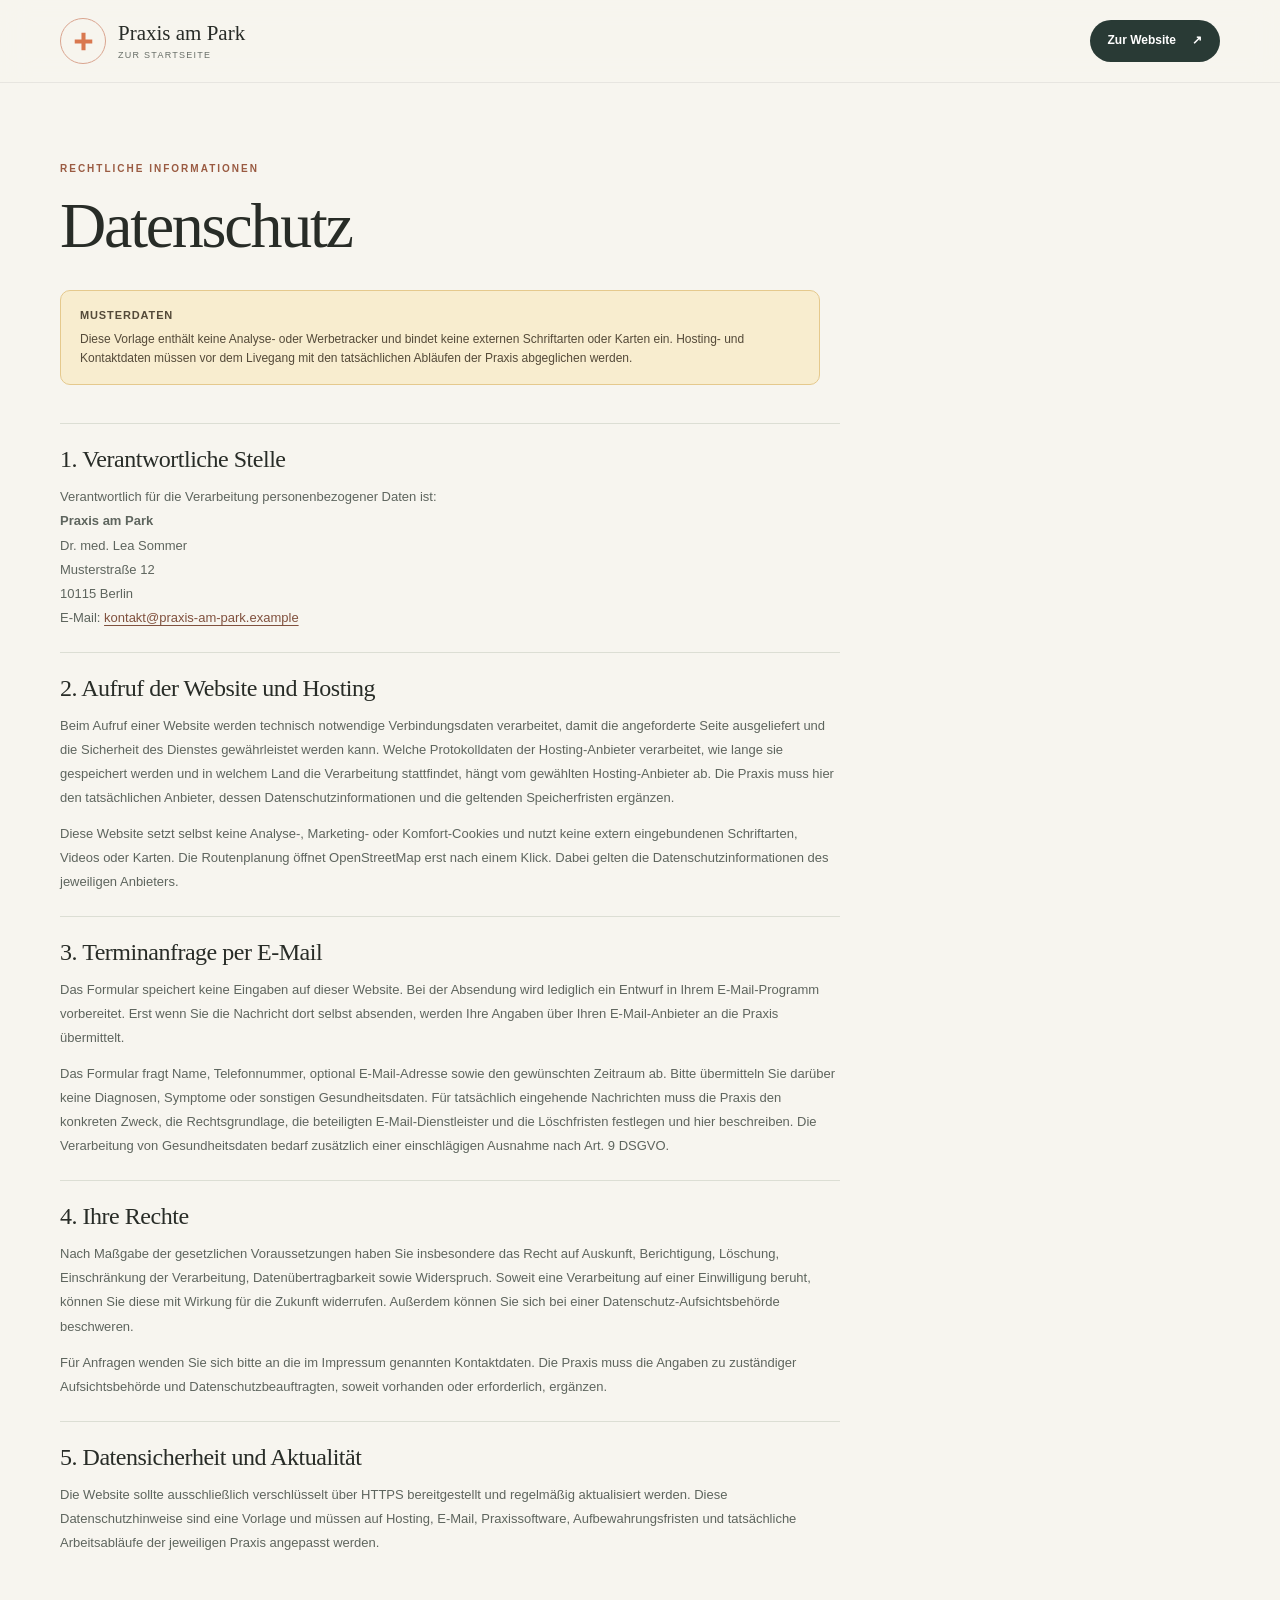
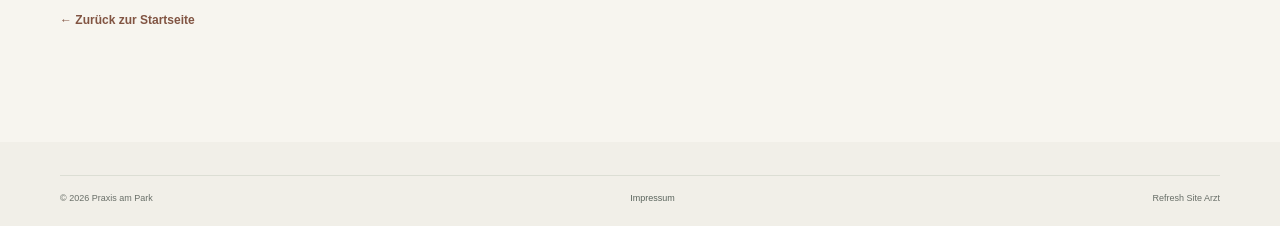
==== datenschutz.html @ 414cd4c7 "Create German medical practice website template" ====
<!doctype html>
<html lang="de">
<head>
  <meta charset="utf-8"><meta name="viewport" content="width=device-width, initial-scale=1"><meta name="theme-color" content="#f7f5ef">
  <meta name="description" content="Datenschutzhinweise der Praxis am Park. Musterdaten für die Website-Vorlage Refresh Site Arzt.">
  <title>Datenschutz — Praxis am Park</title><link rel="icon" href="assets/medical-mark.svg" type="image/svg+xml"><link rel="stylesheet" href="styles.css"><script src="config.js" defer></script><script src="app.js" defer></script>
</head>
<body><a class="skip-link" href="#main">Zum Inhalt springen</a>
  <header class="site-header"><div class="header-inner wrap"><a class="brand" href="index.html"><span class="brand-mark" aria-hidden="true"><svg viewBox="0 0 40 40"><path d="M17 7h6v10h10v6H23v10h-6V23H7v-6h10z"/></svg></span><span class="brand-copy"><strong data-config="practiceName">Praxis am Park</strong><small>Zur Startseite</small></span></a><a class="button button-dark button-small" href="index.html">Zur Website <span aria-hidden="true">↗</span></a></div></header>
  <main id="main" class="legal-main wrap">
    <p class="eyebrow">Rechtliche Informationen</p><h1>Datenschutz</h1>
    <div class="legal-sample"><strong>Musterdaten</strong><span>Diese Vorlage enthält keine Analyse- oder Werbetracker und bindet keine externen Schriftarten oder Karten ein. Hosting- und Kontaktdaten müssen vor dem Livegang mit den tatsächlichen Abläufen der Praxis abgeglichen werden.</span></div>
    <section class="legal-block"><h2>1. Verantwortliche Stelle</h2><p>Verantwortlich für die Verarbeitung personenbezogener Daten ist:<br><strong data-config="practiceName">Praxis am Park</strong><br><span data-config="doctorName">Dr. med. Lea Sommer</span><br><span data-config="address">Musterstraße 12</span><br><span data-config="postalCode">10115</span> <span data-config="city">Berlin</span><br>E-Mail: <a data-email href="mailto:kontakt@praxis-am-park.example">kontakt@praxis-am-park.example</a></p></section>
    <section class="legal-block"><h2>2. Aufruf der Website und Hosting</h2><p>Beim Aufruf einer Website werden technisch notwendige Verbindungsdaten verarbeitet, damit die angeforderte Seite ausgeliefert und die Sicherheit des Dienstes gewährleistet werden kann. Welche Protokolldaten der Hosting-Anbieter verarbeitet, wie lange sie gespeichert werden und in welchem Land die Verarbeitung stattfindet, hängt vom gewählten Hosting-Anbieter ab. Die Praxis muss hier den tatsächlichen Anbieter, dessen Datenschutzinformationen und die geltenden Speicherfristen ergänzen.</p><p>Diese Website setzt selbst keine Analyse-, Marketing- oder Komfort-Cookies und nutzt keine extern eingebundenen Schriftarten, Videos oder Karten. Die Routenplanung öffnet OpenStreetMap erst nach einem Klick. Dabei gelten die Datenschutzinformationen des jeweiligen Anbieters.</p></section>
    <section class="legal-block"><h2>3. Terminanfrage per E-Mail</h2><p>Das Formular speichert keine Eingaben auf dieser Website. Bei der Absendung wird lediglich ein Entwurf in Ihrem E-Mail-Programm vorbereitet. Erst wenn Sie die Nachricht dort selbst absenden, werden Ihre Angaben über Ihren E-Mail-Anbieter an die Praxis übermittelt.</p><p>Das Formular fragt Name, Telefonnummer, optional E-Mail-Adresse sowie den gewünschten Zeitraum ab. Bitte übermitteln Sie darüber keine Diagnosen, Symptome oder sonstigen Gesundheitsdaten. Für tatsächlich eingehende Nachrichten muss die Praxis den konkreten Zweck, die Rechtsgrundlage, die beteiligten E-Mail-Dienstleister und die Löschfristen festlegen und hier beschreiben. Die Verarbeitung von Gesundheitsdaten bedarf zusätzlich einer einschlägigen Ausnahme nach Art. 9 DSGVO.</p></section>
    <section class="legal-block"><h2>4. Ihre Rechte</h2><p>Nach Maßgabe der gesetzlichen Voraussetzungen haben Sie insbesondere das Recht auf Auskunft, Berichtigung, Löschung, Einschränkung der Verarbeitung, Datenübertragbarkeit sowie Widerspruch. Soweit eine Verarbeitung auf einer Einwilligung beruht, können Sie diese mit Wirkung für die Zukunft widerrufen. Außerdem können Sie sich bei einer Datenschutz-Aufsichtsbehörde beschweren.</p><p>Für Anfragen wenden Sie sich bitte an die im Impressum genannten Kontaktdaten. Die Praxis muss die Angaben zu zuständiger Aufsichtsbehörde und Datenschutzbeauftragten, soweit vorhanden oder erforderlich, ergänzen.</p></section>
    <section class="legal-block"><h2>5. Datensicherheit und Aktualität</h2><p>Die Website sollte ausschließlich verschlüsselt über HTTPS bereitgestellt und regelmäßig aktualisiert werden. Diese Datenschutzhinweise sind eine Vorlage und müssen auf Hosting, E-Mail, Praxissoftware, Aufbewahrungsfristen und tatsächliche Arbeitsabläufe der jeweiligen Praxis angepasst werden.</p></section>
    <p class="legal-back"><a class="text-link" href="index.html">← Zurück zur Startseite</a></p>
  </main>
  <footer class="site-footer"><div class="wrap footer-bottom"><span>© <span id="year"></span> <span data-config="practiceName">Praxis am Park</span></span><a href="impressum.html">Impressum</a><span>Refresh Site Arzt</span></div></footer>
</body></html>
---- styles.css ----
:root {
  color-scheme: light;
  --paper: #f7f5ef;
  --warm: #efede5;
  --ink: #282c27;
  --muted: #696f68;
  --line: #dcded4;
  --accent: #d9784f;
  --accent-dark: #b55d3a;
  --sage: #dce5dc;
  --dark: #293a35;
  --serif: Georgia, "Times New Roman", serif;
  --sans: Arial, Helvetica, sans-serif;
}
* { box-sizing: border-box; }
html { scroll-behavior: smooth; scroll-padding-top: 88px; }
body { margin: 0; color: var(--ink); background: var(--paper); font-family: var(--sans); font-size: 16px; line-height: 1.6; }
a { color: inherit; }
a:focus-visible, button:focus-visible, input:focus-visible { outline: 3px solid #4f8270; outline-offset: 3px; }
button, input { font: inherit; }
.wrap { width: min(1160px, calc(100% - 48px)); margin-inline: auto; }
.section-pad { padding: 108px 0; }
.section-warm { background: var(--warm); }
.skip-link { position: absolute; z-index: 100; top: 8px; left: 8px; padding: 10px 14px; background: white; transform: translateY(-160%); }
.skip-link:focus { transform: none; }
.sample-ribbon { display: flex; align-items: center; justify-content: center; gap: 9px; min-height: 32px; padding: 5px 14px; color: #45352d; background: #f2d7a4; font-size: 11px; font-weight: 700; letter-spacing: .025em; text-align: center; }
.sample-dot { width: 7px; height: 7px; border-radius: 50%; background: #b55d3a; }
.site-header { position: sticky; z-index: 20; top: 0; border-bottom: 1px solid rgba(38,45,40,.08); background: rgba(247,245,239,.94); backdrop-filter: blur(14px); }
.header-inner { display: flex; min-height: 82px; align-items: center; justify-content: space-between; gap: 28px; }
.brand { display: inline-flex; align-items: center; gap: 12px; color: inherit; text-decoration: none; }
.brand-mark { display: grid; width: 46px; height: 46px; place-items: center; border: 1px solid #d9a48e; border-radius: 50%; }
.brand-mark svg { width: 27px; height: 27px; fill: var(--accent); }
.brand-copy { display: grid; line-height: 1.25; }
.brand-copy strong { font: 21px var(--serif); }
.brand-copy small { margin-top: 4px; color: var(--muted); font-size: 9px; letter-spacing: .14em; text-transform: uppercase; }
.primary-nav { display: flex; align-items: center; gap: 30px; }
.primary-nav > a:not(.button) { font-size: 13px; text-decoration: none; }
.primary-nav > a:not(.button):hover, .text-link:hover { color: var(--accent-dark); }
.nav-toggle { display: none; width: 44px; height: 44px; padding: 11px; border: 1px solid var(--line); border-radius: 50%; background: transparent; }
.nav-toggle span { display: block; height: 1.5px; margin: 5px 0; background: var(--ink); }
.button { display: inline-flex; min-height: 52px; align-items: center; justify-content: center; gap: 16px; padding: 0 23px; border: 1px solid transparent; border-radius: 999px; color: white; font-size: 13px; font-weight: 700; text-decoration: none; transition: transform .2s ease, background .2s ease; }
.button:hover { transform: translateY(-2px); }
.button-small { min-height: 42px; padding-inline: 17px; font-size: 12px; }
.button-dark { background: var(--dark); }
.button-dark:hover { background: #1f2f2b; }
.button-accent { background: var(--accent); }
.button-accent:hover { background: var(--accent-dark); }
.button-outline { border-color: rgba(40,44,39,.28); color: var(--ink); background: transparent; }
.button-outline:hover { background: rgba(255,255,255,.55); }
.button-light { color: var(--dark); background: #f8f6ef; }
.hero { min-height: 600px; padding-top: 68px; padding-bottom: 82px; overflow: hidden; }
.hero-grid { display: grid; grid-template-columns: 1.04fr .96fr; align-items: center; gap: 52px; }
.hero-copy { position: relative; z-index: 2; }
.eyebrow { display: flex; align-items: center; gap: 11px; margin: 0; color: #9a5b42; font-size: 10px; font-weight: 700; letter-spacing: .2em; text-transform: uppercase; }
.eyebrow-line { display: inline-block; width: 30px; height: 1px; background: var(--accent); }
h1, h2 { margin-bottom: 0; font: 400 clamp(42px, 5.5vw, 70px)/1.07 var(--serif); letter-spacing: -.035em; }
h1 { margin-top: 27px; }
h1 em, h2 em { color: var(--accent-dark); font-weight: 400; }
.hero-intro { max-width: 500px; margin: 24px 0 28px; color: #5f675f; font-size: 17px; line-height: 1.75; }
.hero-actions { display: flex; flex-wrap: wrap; gap: 12px; }
.hero-note { display: flex; max-width: 460px; align-items: center; gap: 12px; margin-top: 34px; color: var(--muted); font-size: 12px; }
.note-icon { color: var(--accent-dark); font-size: 17px; }
.hero-art { position: relative; min-height: 440px; overflow: hidden; border-radius: 180px 180px 18px 18px; background: linear-gradient(145deg,#e4e9dd 0%,#cad7cc 100%); }
.art-sun { position: absolute; top: 47px; right: 55px; width: 102px; height: 102px; border-radius: 50%; background: #e8bd89; }
.art-arch { position: absolute; top: 34px; left: 27%; width: 48%; height: 250px; padding: 23px; border: 2px solid rgba(49,72,64,.2); border-bottom: 0; border-radius: 150px 150px 0 0; }
.art-window { position: relative; display: grid; width: 100%; height: 100%; grid-template-columns: 1fr 1fr; grid-template-rows: 1fr 1fr; overflow: hidden; border-radius: 130px 130px 0 0; background: #aabcb2; }
.art-window i { border: 5px solid rgba(250,248,241,.72); }
.art-window:after { position: absolute; top: 50%; left: 0; width: 100%; height: 5px; background: rgba(250,248,241,.72); content: ""; }
.art-window:before { position: absolute; top: 0; left: 50%; width: 5px; height: 100%; background: rgba(250,248,241,.72); content: ""; }
.art-plant { position: absolute; bottom: 54px; left: 40px; width: 80px; height: 155px; }
.art-plant b { position: absolute; bottom: 0; left: 19px; width: 43px; height: 48px; border-radius: 3px 3px 14px 14px; background: #c8805d; }
.art-plant span { position: absolute; bottom: 40px; left: 37px; width: 20px; height: 72px; border-radius: 100% 0 100% 0; background: #718c73; transform: rotate(-25deg); transform-origin: bottom; }
.art-plant span:nth-child(2) { left: 14px; height: 86px; transform: rotate(-60deg); }
.art-plant span:nth-child(3) { left: 44px; height: 93px; transform: rotate(29deg) scaleX(-1); }
.art-doctor { position: absolute; z-index: 2; right: 20%; bottom: 0; width: 190px; height: 305px; }
.doctor-head { position: absolute; z-index: 3; top: 63px; left: 48px; width: 94px; height: 116px; border-radius: 48% 48% 45% 45%; background: #d79d78; }
.doctor-head i { position: absolute; top: 53px; left: 20px; width: 6px; height: 4px; border-radius: 50%; background: #4c4039; }
.doctor-head i:nth-child(2) { left: 66px; }
.doctor-hair { position: absolute; z-index: 4; top: 50px; left: 44px; width: 101px; height: 57px; border-radius: 56% 51% 30% 25%; background: #453c37; transform: rotate(-3deg); }
.doctor-neck { position: absolute; z-index: 2; top: 164px; left: 79px; width: 34px; height: 45px; background: #cb8b68; }
.doctor-coat { position: absolute; bottom: -58px; left: 8px; width: 175px; height: 201px; border-radius: 70px 70px 0 0; background: #f5f2e8; }
.doctor-coat:before { position: absolute; top: 0; left: 50%; width: 2px; height: 98%; background: #d4d2c9; content: ""; }
.coat-pocket { position: absolute; top: 67px; right: 32px; width: 27px; height: 30px; border: 1px solid #aabcb2; border-radius: 0 0 6px 6px; }
.coat-cross { position: absolute; top: 42px; left: 36px; color: #7a9886; font-size: 25px; font-weight: 700; }
.art-card { position: absolute; z-index: 4; right: 23px; bottom: 23px; display: flex; align-items: center; gap: 12px; padding: 13px 17px; border: 1px solid rgba(43,55,49,.08); border-radius: 14px; background: rgba(250,249,244,.94); box-shadow: 0 12px 30px rgba(37,54,45,.1); }
.art-card-icon { display: grid; width: 36px; height: 36px; place-items: center; border-radius: 50%; color: white; background: var(--accent); font-size: 22px; }
.art-card span:last-child { display: grid; line-height: 1.3; }
.art-card b { font: 17px var(--serif); }
.art-card small, .art-caption { color: var(--muted); font-size: 10px; }
.art-caption { position: absolute; bottom: 30px; left: 30px; }
.trust-strip { border-block: 1px solid var(--line); background: rgba(255,255,255,.42); }
.trust-grid { display: grid; min-height: 118px; grid-template-columns: repeat(4,1fr); align-items: center; }
.trust-grid > div { display: flex; align-items: center; gap: 14px; padding-left: 26px; border-left: 1px solid var(--line); color: #59635b; font: 16px/1.35 var(--serif); }
.trust-grid > div:first-child { padding-left: 0; border-left: 0; }
.trust-number { color: var(--accent-dark); font: 11px var(--sans); letter-spacing: .1em; }
.section-heading { display: flex; align-items: end; justify-content: space-between; gap: 42px; margin-bottom: 42px; }
.section-heading h2, .profile-copy h2, .hours-layout h2, .appointment-layout h2, .contact-copy h2 { margin-top: 16px; font-size: clamp(38px,4.4vw,55px); }
.section-lede { max-width: 390px; margin: 0 0 4px; color: var(--muted); font-size: 14px; line-height: 1.8; }
.service-grid { display: grid; grid-template-columns: repeat(3,1fr); gap: 14px; }
.service-card { min-height: 225px; padding: 24px 24px 20px; border: 1px solid #dfe0d8; border-radius: 13px; background: rgba(255,255,255,.54); transition: transform .2s ease, box-shadow .2s ease; }
.service-card:hover { transform: translateY(-3px); box-shadow: 0 12px 30px rgba(36,48,41,.07); }
.service-number { color: var(--accent-dark); font-size: 10px; letter-spacing: .16em; }
.service-card h3 { margin: 23px 0 8px; font: 23px/1.2 var(--serif); }
.service-card p { min-height: 47px; margin-bottom: 13px; color: var(--muted); font-size: 12px; line-height: 1.65; }
.service-card a { color: #815442; font-size: 11px; font-weight: 700; text-decoration: none; }
.profile-grid { display: grid; grid-template-columns: .9fr 1.1fr; align-items: center; gap: 90px; }
.profile-visual { position: relative; width: min(100%,420px); height: 470px; margin-inline: auto; overflow: hidden; border-radius: 190px 190px 18px 18px; background: linear-gradient(160deg,#e9ded0,#dbc7b4); }
.portrait-circle { position: absolute; top: 43px; left: 52px; width: 140px; height: 140px; border-radius: 50%; background: #efc78e; }
.portrait-body { position: absolute; bottom: -42px; left: 74px; width: 248px; height: 275px; border-radius: 120px 120px 0 0; background: #f5f2e8; }
.portrait-body:after { position: absolute; top: 0; left: 50%; width: 2px; height: 100%; background: #d3d2c9; content: ""; }
.portrait-neck { position: absolute; z-index: 2; top: 213px; left: 186px; width: 42px; height: 56px; background: #ce9271; }
.portrait-face { position: absolute; z-index: 3; top: 114px; left: 147px; width: 122px; height: 143px; border-radius: 48% 48% 47% 47%; background: #d89f7e; }
.portrait-face i { position: absolute; top: 66px; left: 26px; width: 6px; height: 4px; border-radius: 50%; background: #483e37; }
.portrait-face i:nth-child(2) { left: 87px; }
.portrait-face b { position: absolute; top: 99px; left: 55px; width: 18px; height: 1px; background: #9a5c50; }
.portrait-hair { position: absolute; z-index: 4; top: 99px; left: 141px; width: 132px; height: 63px; border-radius: 55% 54% 28% 22%; background: #4a403a; transform: rotate(-5deg); }
.portrait-star { position: absolute; top: 53px; right: 49px; color: #9a6c51; font-size: 27px; }
.profile-stamp { position: absolute; right: 0; bottom: 24px; display: grid; width: 108px; height: 108px; place-content: center; border: 5px solid var(--paper); border-radius: 50%; color: white; background: var(--dark); text-align: center; text-transform: uppercase; }
.profile-stamp span { font-size: 8px; letter-spacing: .13em; }
.profile-stamp b { font: 20px var(--serif); text-transform: none; }
.profile-copy > p:not(.eyebrow):not(.profile-qualification) { max-width: 560px; color: var(--muted); font-size: 14px; line-height: 1.9; }
.profile-qualification { margin: 17px 0 20px; color: #986045; font-size: 13px; font-weight: 700; }
.text-link { display: inline-flex; align-items: center; gap: 10px; margin-top: 10px; color: #815442; font-size: 12px; font-weight: 700; text-decoration: none; }
.profile-signature { display: flex; align-items: center; gap: 12px; margin-top: 29px; }
.signature-mark { display: grid; width: 40px; height: 40px; place-items: center; border: 1px solid #d9a48e; border-radius: 50%; color: var(--accent-dark); font: 14px var(--serif); }
.profile-signature span:last-child { display: grid; font-size: 12px; line-height: 1.35; }
.profile-signature small { margin-top: 4px; color: var(--muted); font-size: 10px; }
.section-dark { color: white; background: var(--dark); }
.treatment-layout { display: grid; grid-template-columns: .75fr 1.25fr; align-items: start; gap: 90px; }
.eyebrow-light { color: #ecc19e; }
.treatment-layout h2 { margin: 18px 0; font-size: clamp(43px,5vw,61px); }
.treatment-layout h2 em { color: #ecc19e; }
.dark-lede { max-width: 315px; margin: 0 0 26px; color: rgba(255,255,255,.65); font-size: 13px; line-height: 1.8; }
.treatment-list { border-top: 1px solid rgba(255,255,255,.18); }
.treatment-item { display: grid; grid-template-columns: 40px 1fr 22px; align-items: start; gap: 16px; padding: 24px 0; border-bottom: 1px solid rgba(255,255,255,.18); }
.treatment-index { padding-top: 5px; color: #ecc19e; font-size: 10px; letter-spacing: .12em; }
.treatment-item h3 { margin: 0 0 6px; font: 22px var(--serif); }
.treatment-item p { max-width: 480px; margin: 0; color: rgba(255,255,255,.63); font-size: 12px; line-height: 1.7; }
.treatment-arrow { color: #ecc19e; }
.hours-layout { display: grid; grid-template-columns: .9fr 1.1fr; align-items: center; gap: 80px; }
.hours-layout .section-lede { margin: 19px 0 20px; }
.hours-hint { max-width: 370px; margin-top: 22px; color: var(--muted); font-size: 11px; }
.hours-card { padding: 27px 30px 20px; border: 1px solid var(--line); border-radius: 15px; background: #fffefa; box-shadow: 0 14px 35px rgba(37,45,38,.04); }
.hours-card-head { display: flex; align-items: center; justify-content: space-between; gap: 15px; padding-bottom: 17px; border-bottom: 1px solid var(--line); font: 20px var(--serif); }
.open-mark { display: flex; align-items: center; gap: 7px; color: #647765; font: 10px var(--sans); }
.open-mark i { width: 7px; height: 7px; border-radius: 50%; background: #7e9c79; }
.hours-row { display: flex; justify-content: space-between; gap: 15px; padding: 12px 0; border-bottom: 1px solid #eeeee8; font-size: 12px; }
.hours-row dt { font-weight: 700; }
.hours-row dd { margin: 0; color: var(--muted); text-align: right; }
.hours-footnote { margin: 16px 0 0; color: var(--muted); font-size: 10px; }
.appointment-layout { display: grid; grid-template-columns: .82fr 1.18fr; align-items: start; gap: 80px; }
.appointment-layout .section-lede { margin: 19px 0; }
.appointment-callout { display: flex; max-width: 400px; gap: 11px; margin-top: 22px; padding: 13px 15px; border: 1px solid #e3d5c5; border-radius: 10px; background: rgba(255,255,255,.52); }
.appointment-callout > span { display: grid; width: 21px; height: 21px; flex: 0 0 auto; place-items: center; border-radius: 50%; color: white; background: #927358; font: 12px var(--serif); }
.appointment-callout p { margin: 0; color: #655d53; font-size: 11px; line-height: 1.55; }
.appointment-phone { display: flex; align-items: center; gap: 13px; margin-top: 27px; }
.phone-icon { display: grid; width: 42px; height: 42px; place-items: center; border: 1px solid #d9a48e; border-radius: 50%; color: var(--accent-dark); }
.appointment-phone > span:last-child { display: grid; line-height: 1.4; }
.appointment-phone small { color: var(--muted); font-size: 10px; }
.appointment-phone a { font-size: 13px; font-weight: 700; text-decoration: none; }
.appointment-form { padding: 31px; border: 1px solid #e1e0d8; border-radius: 16px; background: #fffefa; box-shadow: 0 16px 40px rgba(37,45,38,.06); }
.form-heading { margin-bottom: 22px; }
.form-step { color: #9a5b42; font-size: 9px; font-weight: 700; letter-spacing: .18em; }
.form-heading h3 { margin: 8px 0 0; font: 25px var(--serif); }
.form-row { display: grid; grid-template-columns: 1fr 1fr; gap: 14px; margin-top: 15px; }
.appointment-form label { display: grid; gap: 7px; color: #444a43; font-size: 11px; font-weight: 700; }
.appointment-form label > span { color: #a35d42; }
.appointment-form label small { color: #858880; font-weight: 400; }
.appointment-form input:not([type="checkbox"]):not([type="radio"]) { width: 100%; min-height: 45px; padding: 10px 12px; border: 1px solid #d9dbd2; border-radius: 7px; color: var(--ink); background: white; font-size: 12px; }
.appointment-form input::placeholder { color: #a2a49c; }
.time-options { display: flex; flex-wrap: wrap; gap: 8px; margin: 19px 0 16px; padding: 0; border: 0; }
.time-options legend { width: 100%; margin-bottom: 9px; color: #444a43; font-size: 11px; font-weight: 700; }
.time-options label { display: inline-flex; cursor: pointer; }
.time-options input { position: absolute; width: 1px; height: 1px; opacity: 0; }
.time-options label span { padding: 8px 12px; border: 1px solid #d9dbd2; border-radius: 99px; color: #555c54; font-size: 10px; }
.time-options input:checked + span { border-color: var(--dark); color: white; background: var(--dark); }
.time-options input:focus-visible + span { outline: 3px solid #4f8270; outline-offset: 3px; }
.consent { display: flex !important; grid-template-columns: 16px 1fr; align-items: start; gap: 10px !important; margin: 16px 0; font-weight: 400 !important; line-height: 1.5; }
.consent input { width: 16px; height: 16px; margin: 2px 0 0; accent-color: var(--dark); }
.consent a { color: #815442; font-weight: 700; }
.consent small { display: block; margin-top: 3px; }
.form-submit { width: 100%; min-height: 50px; border: 0; cursor: pointer; }
.form-status { min-height: 17px; margin: 12px 0 0; color: var(--muted); font-size: 10px; line-height: 1.55; }
.contact-section { color: white; background: var(--dark); }
.contact-layout { display: grid; grid-template-columns: 1fr 1fr; gap: 70px; }
.contact-copy h2 { margin-bottom: 18px; }
.contact-copy h2 em { color: #ecc19e; }
.contact-copy .section-lede { color: rgba(255,255,255,.66); }
.address-block { display: flex; align-items: start; gap: 14px; margin: 27px 0 20px; }
.address-icon { color: #ecc19e; font-size: 24px; }
.address-block address { display: grid; gap: 3px; font-size: 12px; font-style: normal; }
.address-block address b { margin-bottom: 3px; font: 19px var(--serif); }
.contact-copy .button-outline { border-color: rgba(255,255,255,.42); color: white; }
.contact-copy .button-outline:hover { background: rgba(255,255,255,.08); }
.contact-side { display: grid; grid-template-columns: 1fr; gap: 14px; }
.contact-hours { padding: 25px 27px; border: 1px solid rgba(255,255,255,.16); border-radius: 14px; background: rgba(255,255,255,.04); }
.contact-hours .hours-row { border-color: rgba(255,255,255,.13); font-size: 11px; }
.contact-hours .hours-row dd { color: rgba(255,255,255,.66); }
.contact-hours .text-link-light { margin-top: 16px; color: #ecc19e; }
.contact-quick { display: grid; grid-template-columns: 1fr 1fr; gap: 14px; }
.contact-quick > div { display: grid; gap: 5px; padding: 18px; border-radius: 11px; background: rgba(255,255,255,.07); }
.contact-quick small { color: rgba(255,255,255,.6); font-size: 10px; }
.contact-quick a { overflow-wrap: anywhere; color: white; font-size: 12px; font-weight: 700; text-decoration: none; }
.site-footer { padding: 33px 0 0; background: #f1efe8; }
.footer-main { display: flex; align-items: center; justify-content: space-between; gap: 26px; padding-bottom: 27px; }
.footer-note { max-width: 350px; margin: 0; color: var(--muted); font-size: 10px; }
.footer-main nav { display: flex; gap: 19px; font-size: 11px; }
.footer-main nav a, .footer-bottom a { color: #59635b; text-decoration: none; }
.footer-main nav a:hover, .footer-bottom a:hover { text-decoration: underline; }
.footer-bottom { display: flex; justify-content: space-between; gap: 15px; padding: 15px 0 20px; border-top: 1px solid var(--line); color: var(--muted); font-size: 9px; }
.legal-main { min-height: 70vh; padding-top: 78px; padding-bottom: 95px; }
.legal-main h1 { margin: 15px 0 30px; font-size: clamp(42px,6vw,64px); }
.legal-sample { display: grid; gap: 5px; max-width: 760px; margin-bottom: 38px; padding: 16px 19px; border: 1px solid #e5c98d; border-radius: 10px; background: #f8edcf; color: #544a39; font-size: 12px; }
.legal-sample strong { font-size: 11px; letter-spacing: .08em; text-transform: uppercase; }
.legal-block { max-width: 780px; padding: 22px 0; border-top: 1px solid var(--line); }
.legal-block h2 { margin: 0 0 12px; font: 24px var(--serif); letter-spacing: -.02em; }
.legal-block p, .legal-block address { margin: 0; color: #5e655e; font-size: 13px; line-height: 1.85; font-style: normal; }
.legal-block p + p { margin-top: 12px; }
.legal-block a { color: #80513e; text-underline-offset: 3px; }
.legal-back { margin-top: 24px; }
@media (max-width: 900px) {
  .wrap { width: min(100% - 38px, 720px); }
  .section-pad { padding: 82px 0; }
  .header-inner { min-height: 74px; }
  .nav-toggle { display: block; cursor: pointer; }
  .primary-nav { position: absolute; top: 100%; right: 0; left: 0; display: none; align-items: stretch; gap: 0; padding: 8px 24px 20px; border-bottom: 1px solid var(--line); background: var(--paper); }
  .primary-nav.is-open { display: grid; }
  .primary-nav > a:not(.button) { padding: 12px 0; border-bottom: 1px solid var(--line); }
  .primary-nav .nav-appointment { margin-top: 14px; }
  .hero-grid { grid-template-columns: 1fr .9fr; gap: 25px; }
  .hero-art { min-height: 385px; }
  .art-doctor { right: 13%; transform: scale(.85); transform-origin: bottom; }
  .art-plant { left: 10px; transform: scale(.8); transform-origin: bottom left; }
  .trust-grid > div { padding-left: 14px; font-size: 14px; }
  .profile-grid { gap: 45px; }
  .treatment-layout, .hours-layout, .appointment-layout { gap: 45px; }
  .contact-layout { gap: 40px; }
}
@media (max-width: 640px) {
  html { scroll-padding-top: 74px; }
  .wrap { width: calc(100% - 36px); }
  .section-pad { padding: 68px 0; }
  .sample-ribbon { min-height: 36px; font-size: 9px; }
  .brand-mark { width: 41px; height: 41px; }
  .brand-copy strong { font-size: 18px; }
  .brand-copy small { font-size: 8px; letter-spacing: .1em; }
  .hero { padding-top: 48px; padding-bottom: 56px; }
  .hero-grid { grid-template-columns: 1fr; gap: 32px; }
  h1 { margin-top: 20px; font-size: clamp(46px,14vw,65px); }
  .hero-intro { max-width: 440px; margin: 18px 0 22px; font-size: 15px; }
  .hero-note { margin-top: 21px; font-size: 11px; }
  .hero-art { width: min(100%, 440px); min-height: 350px; margin-inline: auto; }
  .art-arch { top: 20px; height: 220px; }
  .art-doctor { right: 17%; transform: scale(.78); }
  .art-plant { bottom: 29px; transform: scale(.7); }
  .art-caption { bottom: 19px; left: 17px; font-size: 9px; }
  .trust-grid { grid-template-columns: 1fr 1fr; padding-block: 14px; }
  .trust-grid > div { min-height: 62px; padding-left: 10px; font-size: 12px; }
  .trust-grid > div:nth-child(odd) { padding-left: 0; border-left: 0; }
  .section-heading { display: block; margin-bottom: 26px; }
  .section-heading h2, .profile-copy h2, .hours-layout h2, .appointment-layout h2, .contact-copy h2 { font-size: 42px; }
  .section-lede { margin-top: 17px; font-size: 13px; }
  .service-grid { grid-template-columns: 1fr 1fr; gap: 9px; }
  .service-card { min-height: 205px; padding: 17px 15px; }
  .service-card h3 { margin-top: 18px; font-size: 20px; }
  .service-card p { min-height: 67px; font-size: 11px; }
  .profile-grid { grid-template-columns: 1fr; gap: 34px; }
  .profile-visual { width: min(100%,390px); height: 390px; }
  .portrait-body { left: calc(50% - 124px); }
  .portrait-neck { left: calc(50% - 21px); }
  .portrait-face { left: calc(50% - 61px); }
  .portrait-hair { left: calc(50% - 66px); }
  .profile-stamp { right: 6px; bottom: 15px; width: 96px; height: 96px; }
  .treatment-layout, .hours-layout, .appointment-layout, .contact-layout { grid-template-columns: 1fr; gap: 34px; }
  .treatment-item { grid-template-columns: 30px 1fr 18px; gap: 10px; padding: 19px 0; }
  .treatment-item h3 { font-size: 20px; }
  .hours-card { padding: 20px 17px 16px; }
  .hours-card-head { align-items: start; font-size: 18px; }
  .open-mark { font-size: 9px; }
  .hours-row { font-size: 10px; }
  .appointment-form { padding: 22px 17px; }
  .form-row { grid-template-columns: 1fr; gap: 13px; }
  .contact-quick { grid-template-columns: 1fr; }
  .footer-main { align-items: start; flex-wrap: wrap; }
  .footer-note { order: 3; max-width: none; flex: 1 0 100%; }
  .footer-main nav { gap: 12px; }
  .footer-bottom { flex-wrap: wrap; font-size: 8px; }
}
@media (prefers-reduced-motion: reduce) {
  *, *::before, *::after { scroll-behavior: auto !important; transition-duration: .01ms !important; }
}
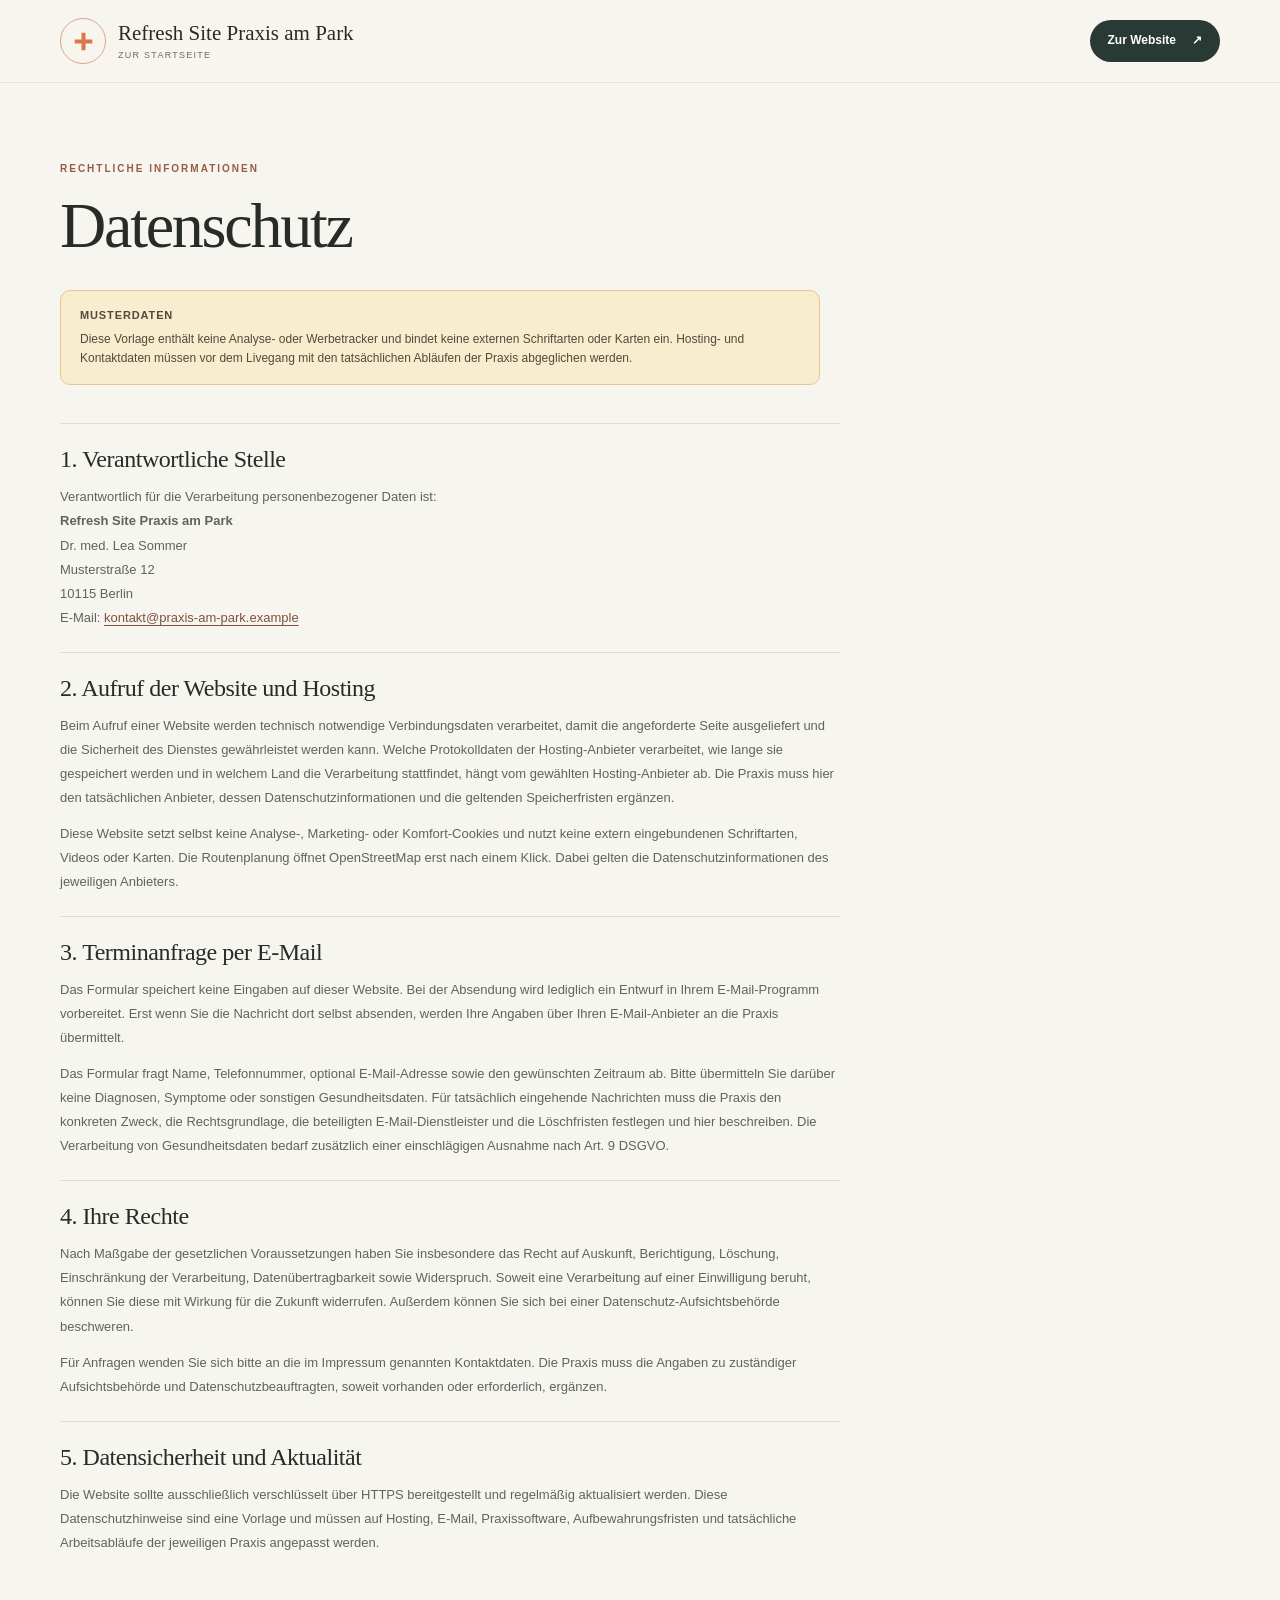
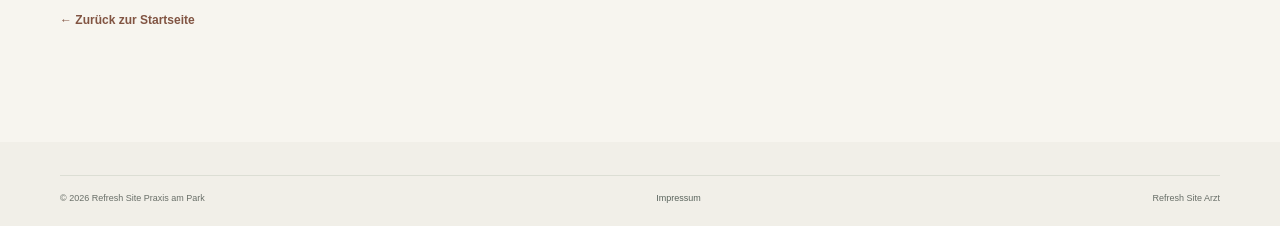
==== commit d1973362: "Add licensed medical practice photos" ====
--- a/datenschutz.html
+++ b/datenschutz.html
@@ -2,20 +2,20 @@
 <html lang="de">
 <head>
   <meta charset="utf-8"><meta name="viewport" content="width=device-width, initial-scale=1"><meta name="theme-color" content="#f7f5ef">
-  <meta name="description" content="Datenschutzhinweise der Praxis am Park. Musterdaten für die Website-Vorlage Refresh Site Arzt.">
-  <title>Datenschutz — Praxis am Park</title><link rel="icon" href="assets/medical-mark.svg" type="image/svg+xml"><link rel="stylesheet" href="styles.css"><script src="config.js" defer></script><script src="app.js" defer></script>
+  <meta name="description" content="Datenschutzhinweise der Refresh Site Praxis am Park. Musterdaten für die Website-Vorlage Refresh Site Arzt.">
+  <title>Datenschutz — Refresh Site Praxis am Park</title><link rel="icon" href="assets/medical-mark.svg" type="image/svg+xml"><link rel="stylesheet" href="styles.css"><script src="config.js" defer></script><script src="app.js" defer></script>
 </head>
 <body><a class="skip-link" href="#main">Zum Inhalt springen</a>
-  <header class="site-header"><div class="header-inner wrap"><a class="brand" href="index.html"><span class="brand-mark" aria-hidden="true"><svg viewBox="0 0 40 40"><path d="M17 7h6v10h10v6H23v10h-6V23H7v-6h10z"/></svg></span><span class="brand-copy"><strong data-config="practiceName">Praxis am Park</strong><small>Zur Startseite</small></span></a><a class="button button-dark button-small" href="index.html">Zur Website <span aria-hidden="true">↗</span></a></div></header>
+  <header class="site-header"><div class="header-inner wrap"><a class="brand" href="index.html"><span class="brand-mark" aria-hidden="true"><svg viewBox="0 0 40 40"><path d="M17 7h6v10h10v6H23v10h-6V23H7v-6h10z"/></svg></span><span class="brand-copy"><strong data-config="practiceName">Refresh Site Praxis am Park</strong><small>Zur Startseite</small></span></a><a class="button button-dark button-small" href="index.html">Zur Website <span aria-hidden="true">↗</span></a></div></header>
   <main id="main" class="legal-main wrap">
     <p class="eyebrow">Rechtliche Informationen</p><h1>Datenschutz</h1>
     <div class="legal-sample"><strong>Musterdaten</strong><span>Diese Vorlage enthält keine Analyse- oder Werbetracker und bindet keine externen Schriftarten oder Karten ein. Hosting- und Kontaktdaten müssen vor dem Livegang mit den tatsächlichen Abläufen der Praxis abgeglichen werden.</span></div>
-    <section class="legal-block"><h2>1. Verantwortliche Stelle</h2><p>Verantwortlich für die Verarbeitung personenbezogener Daten ist:<br><strong data-config="practiceName">Praxis am Park</strong><br><span data-config="doctorName">Dr. med. Lea Sommer</span><br><span data-config="address">Musterstraße 12</span><br><span data-config="postalCode">10115</span> <span data-config="city">Berlin</span><br>E-Mail: <a data-email href="mailto:kontakt@praxis-am-park.example">kontakt@praxis-am-park.example</a></p></section>
+    <section class="legal-block"><h2>1. Verantwortliche Stelle</h2><p>Verantwortlich für die Verarbeitung personenbezogener Daten ist:<br><strong data-config="practiceName">Refresh Site Praxis am Park</strong><br><span data-config="doctorName">Dr. med. Lea Sommer</span><br><span data-config="address">Musterstraße 12</span><br><span data-config="postalCode">10115</span> <span data-config="city">Berlin</span><br>E-Mail: <a data-email href="mailto:kontakt@praxis-am-park.example">kontakt@praxis-am-park.example</a></p></section>
     <section class="legal-block"><h2>2. Aufruf der Website und Hosting</h2><p>Beim Aufruf einer Website werden technisch notwendige Verbindungsdaten verarbeitet, damit die angeforderte Seite ausgeliefert und die Sicherheit des Dienstes gewährleistet werden kann. Welche Protokolldaten der Hosting-Anbieter verarbeitet, wie lange sie gespeichert werden und in welchem Land die Verarbeitung stattfindet, hängt vom gewählten Hosting-Anbieter ab. Die Praxis muss hier den tatsächlichen Anbieter, dessen Datenschutzinformationen und die geltenden Speicherfristen ergänzen.</p><p>Diese Website setzt selbst keine Analyse-, Marketing- oder Komfort-Cookies und nutzt keine extern eingebundenen Schriftarten, Videos oder Karten. Die Routenplanung öffnet OpenStreetMap erst nach einem Klick. Dabei gelten die Datenschutzinformationen des jeweiligen Anbieters.</p></section>
     <section class="legal-block"><h2>3. Terminanfrage per E-Mail</h2><p>Das Formular speichert keine Eingaben auf dieser Website. Bei der Absendung wird lediglich ein Entwurf in Ihrem E-Mail-Programm vorbereitet. Erst wenn Sie die Nachricht dort selbst absenden, werden Ihre Angaben über Ihren E-Mail-Anbieter an die Praxis übermittelt.</p><p>Das Formular fragt Name, Telefonnummer, optional E-Mail-Adresse sowie den gewünschten Zeitraum ab. Bitte übermitteln Sie darüber keine Diagnosen, Symptome oder sonstigen Gesundheitsdaten. Für tatsächlich eingehende Nachrichten muss die Praxis den konkreten Zweck, die Rechtsgrundlage, die beteiligten E-Mail-Dienstleister und die Löschfristen festlegen und hier beschreiben. Die Verarbeitung von Gesundheitsdaten bedarf zusätzlich einer einschlägigen Ausnahme nach Art. 9 DSGVO.</p></section>
     <section class="legal-block"><h2>4. Ihre Rechte</h2><p>Nach Maßgabe der gesetzlichen Voraussetzungen haben Sie insbesondere das Recht auf Auskunft, Berichtigung, Löschung, Einschränkung der Verarbeitung, Datenübertragbarkeit sowie Widerspruch. Soweit eine Verarbeitung auf einer Einwilligung beruht, können Sie diese mit Wirkung für die Zukunft widerrufen. Außerdem können Sie sich bei einer Datenschutz-Aufsichtsbehörde beschweren.</p><p>Für Anfragen wenden Sie sich bitte an die im Impressum genannten Kontaktdaten. Die Praxis muss die Angaben zu zuständiger Aufsichtsbehörde und Datenschutzbeauftragten, soweit vorhanden oder erforderlich, ergänzen.</p></section>
     <section class="legal-block"><h2>5. Datensicherheit und Aktualität</h2><p>Die Website sollte ausschließlich verschlüsselt über HTTPS bereitgestellt und regelmäßig aktualisiert werden. Diese Datenschutzhinweise sind eine Vorlage und müssen auf Hosting, E-Mail, Praxissoftware, Aufbewahrungsfristen und tatsächliche Arbeitsabläufe der jeweiligen Praxis angepasst werden.</p></section>
     <p class="legal-back"><a class="text-link" href="index.html">← Zurück zur Startseite</a></p>
   </main>
-  <footer class="site-footer"><div class="wrap footer-bottom"><span>© <span id="year"></span> <span data-config="practiceName">Praxis am Park</span></span><a href="impressum.html">Impressum</a><span>Refresh Site Arzt</span></div></footer>
+  <footer class="site-footer"><div class="wrap footer-bottom"><span>© <span id="year"></span> <span data-config="practiceName">Refresh Site Praxis am Park</span></span><a href="impressum.html">Impressum</a><span>Refresh Site Arzt</span></div></footer>
 </body></html>
--- a/styles.css
+++ b/styles.css
@@ -60,7 +60,9 @@
 .hero-actions { display: flex; flex-wrap: wrap; gap: 12px; }
 .hero-note { display: flex; max-width: 460px; align-items: center; gap: 12px; margin-top: 34px; color: var(--muted); font-size: 12px; }
 .note-icon { color: var(--accent-dark); font-size: 17px; }
-.hero-art { position: relative; min-height: 440px; overflow: hidden; border-radius: 180px 180px 18px 18px; background: linear-gradient(145deg,#e4e9dd 0%,#cad7cc 100%); }
+.hero-art { position: relative; min-height: 440px; overflow: hidden; border-radius: 180px 180px 18px 18px; background: #dce5dc; }
+.hero-photo { position: absolute; inset: 0; width: 100%; height: 100%; object-fit: cover; object-position: 55% center; }
+.hero-art:after { position: absolute; z-index: 1; inset: 48% 0 0; background: linear-gradient(transparent,rgba(25,38,33,.44)); content: ""; pointer-events: none; }
 .art-sun { position: absolute; top: 47px; right: 55px; width: 102px; height: 102px; border-radius: 50%; background: #e8bd89; }
 .art-arch { position: absolute; top: 34px; left: 27%; width: 48%; height: 250px; padding: 23px; border: 2px solid rgba(49,72,64,.2); border-bottom: 0; border-radius: 150px 150px 0 0; }
 .art-window { position: relative; display: grid; width: 100%; height: 100%; grid-template-columns: 1fr 1fr; grid-template-rows: 1fr 1fr; overflow: hidden; border-radius: 130px 130px 0 0; background: #aabcb2; }
@@ -87,7 +89,7 @@
 .art-card span:last-child { display: grid; line-height: 1.3; }
 .art-card b { font: 17px var(--serif); }
 .art-card small, .art-caption { color: var(--muted); font-size: 10px; }
-.art-caption { position: absolute; bottom: 30px; left: 30px; }
+.art-caption { position: absolute; z-index: 2; bottom: 30px; left: 30px; color: white; text-shadow: 0 1px 4px rgba(0,0,0,.35); }
 .trust-strip { border-block: 1px solid var(--line); background: rgba(255,255,255,.42); }
 .trust-grid { display: grid; min-height: 118px; grid-template-columns: repeat(4,1fr); align-items: center; }
 .trust-grid > div { display: flex; align-items: center; gap: 14px; padding-left: 26px; border-left: 1px solid var(--line); color: #59635b; font: 16px/1.35 var(--serif); }
@@ -97,14 +99,19 @@
 .section-heading h2, .profile-copy h2, .hours-layout h2, .appointment-layout h2, .contact-copy h2 { margin-top: 16px; font-size: clamp(38px,4.4vw,55px); }
 .section-lede { max-width: 390px; margin: 0 0 4px; color: var(--muted); font-size: 14px; line-height: 1.8; }
 .service-grid { display: grid; grid-template-columns: repeat(3,1fr); gap: 14px; }
-.service-card { min-height: 225px; padding: 24px 24px 20px; border: 1px solid #dfe0d8; border-radius: 13px; background: rgba(255,255,255,.54); transition: transform .2s ease, box-shadow .2s ease; }
+.service-card { min-height: 0; overflow: hidden; border: 1px solid #dfe0d8; border-radius: 13px; background: rgba(255,255,255,.68); transition: transform .2s ease, box-shadow .2s ease; }
+.service-photo { display: block; width: 100%; height: 154px; object-fit: cover; }
+.service-card-copy { padding: 20px 22px 19px; }
 .service-card:hover { transform: translateY(-3px); box-shadow: 0 12px 30px rgba(36,48,41,.07); }
 .service-number { color: var(--accent-dark); font-size: 10px; letter-spacing: .16em; }
-.service-card h3 { margin: 23px 0 8px; font: 23px/1.2 var(--serif); }
+.service-card h3 { margin: 15px 0 8px; font: 23px/1.2 var(--serif); }
 .service-card p { min-height: 47px; margin-bottom: 13px; color: var(--muted); font-size: 12px; line-height: 1.65; }
 .service-card a { color: #815442; font-size: 11px; font-weight: 700; text-decoration: none; }
 .profile-grid { display: grid; grid-template-columns: .9fr 1.1fr; align-items: center; gap: 90px; }
 .profile-visual { position: relative; width: min(100%,420px); height: 470px; margin-inline: auto; overflow: hidden; border-radius: 190px 190px 18px 18px; background: linear-gradient(160deg,#e9ded0,#dbc7b4); }
+.profile-photo { display: block; width: 100%; height: 100%; object-fit: cover; object-position: center 32%; }
+.profile-visual:after { position: absolute; inset: 58% 0 0; background: linear-gradient(transparent,rgba(25,38,33,.38)); content: ""; pointer-events: none; }
+.photo-disclaimer { position: absolute; z-index: 1; bottom: 35px; left: 27px; color: white; font-size: 10px; text-shadow: 0 1px 4px rgba(0,0,0,.4); }
 .portrait-circle { position: absolute; top: 43px; left: 52px; width: 140px; height: 140px; border-radius: 50%; background: #efc78e; }
 .portrait-body { position: absolute; bottom: -42px; left: 74px; width: 248px; height: 275px; border-radius: 120px 120px 0 0; background: #f5f2e8; }
 .portrait-body:after { position: absolute; top: 0; left: 50%; width: 2px; height: 100%; background: #d3d2c9; content: ""; }
@@ -115,7 +122,7 @@
 .portrait-face b { position: absolute; top: 99px; left: 55px; width: 18px; height: 1px; background: #9a5c50; }
 .portrait-hair { position: absolute; z-index: 4; top: 99px; left: 141px; width: 132px; height: 63px; border-radius: 55% 54% 28% 22%; background: #4a403a; transform: rotate(-5deg); }
 .portrait-star { position: absolute; top: 53px; right: 49px; color: #9a6c51; font-size: 27px; }
-.profile-stamp { position: absolute; right: 0; bottom: 24px; display: grid; width: 108px; height: 108px; place-content: center; border: 5px solid var(--paper); border-radius: 50%; color: white; background: var(--dark); text-align: center; text-transform: uppercase; }
+.profile-stamp { position: absolute; z-index: 2; right: 0; bottom: 24px; display: grid; width: 108px; height: 108px; place-content: center; border: 5px solid var(--paper); border-radius: 50%; color: white; background: var(--dark); text-align: center; text-transform: uppercase; }
 .profile-stamp span { font-size: 8px; letter-spacing: .13em; }
 .profile-stamp b { font: 20px var(--serif); text-transform: none; }
 .profile-copy > p:not(.eyebrow):not(.profile-qualification) { max-width: 560px; color: var(--muted); font-size: 14px; line-height: 1.9; }
@@ -261,15 +268,12 @@
   .section-heading h2, .profile-copy h2, .hours-layout h2, .appointment-layout h2, .contact-copy h2 { font-size: 42px; }
   .section-lede { margin-top: 17px; font-size: 13px; }
   .service-grid { grid-template-columns: 1fr 1fr; gap: 9px; }
-  .service-card { min-height: 205px; padding: 17px 15px; }
+  .service-photo { height: 120px; }
+  .service-card-copy { padding: 15px 13px; }
   .service-card h3 { margin-top: 18px; font-size: 20px; }
   .service-card p { min-height: 67px; font-size: 11px; }
   .profile-grid { grid-template-columns: 1fr; gap: 34px; }
   .profile-visual { width: min(100%,390px); height: 390px; }
-  .portrait-body { left: calc(50% - 124px); }
-  .portrait-neck { left: calc(50% - 21px); }
-  .portrait-face { left: calc(50% - 61px); }
-  .portrait-hair { left: calc(50% - 66px); }
   .profile-stamp { right: 6px; bottom: 15px; width: 96px; height: 96px; }
   .treatment-layout, .hours-layout, .appointment-layout, .contact-layout { grid-template-columns: 1fr; gap: 34px; }
   .treatment-item { grid-template-columns: 30px 1fr 18px; gap: 10px; padding: 19px 0; }
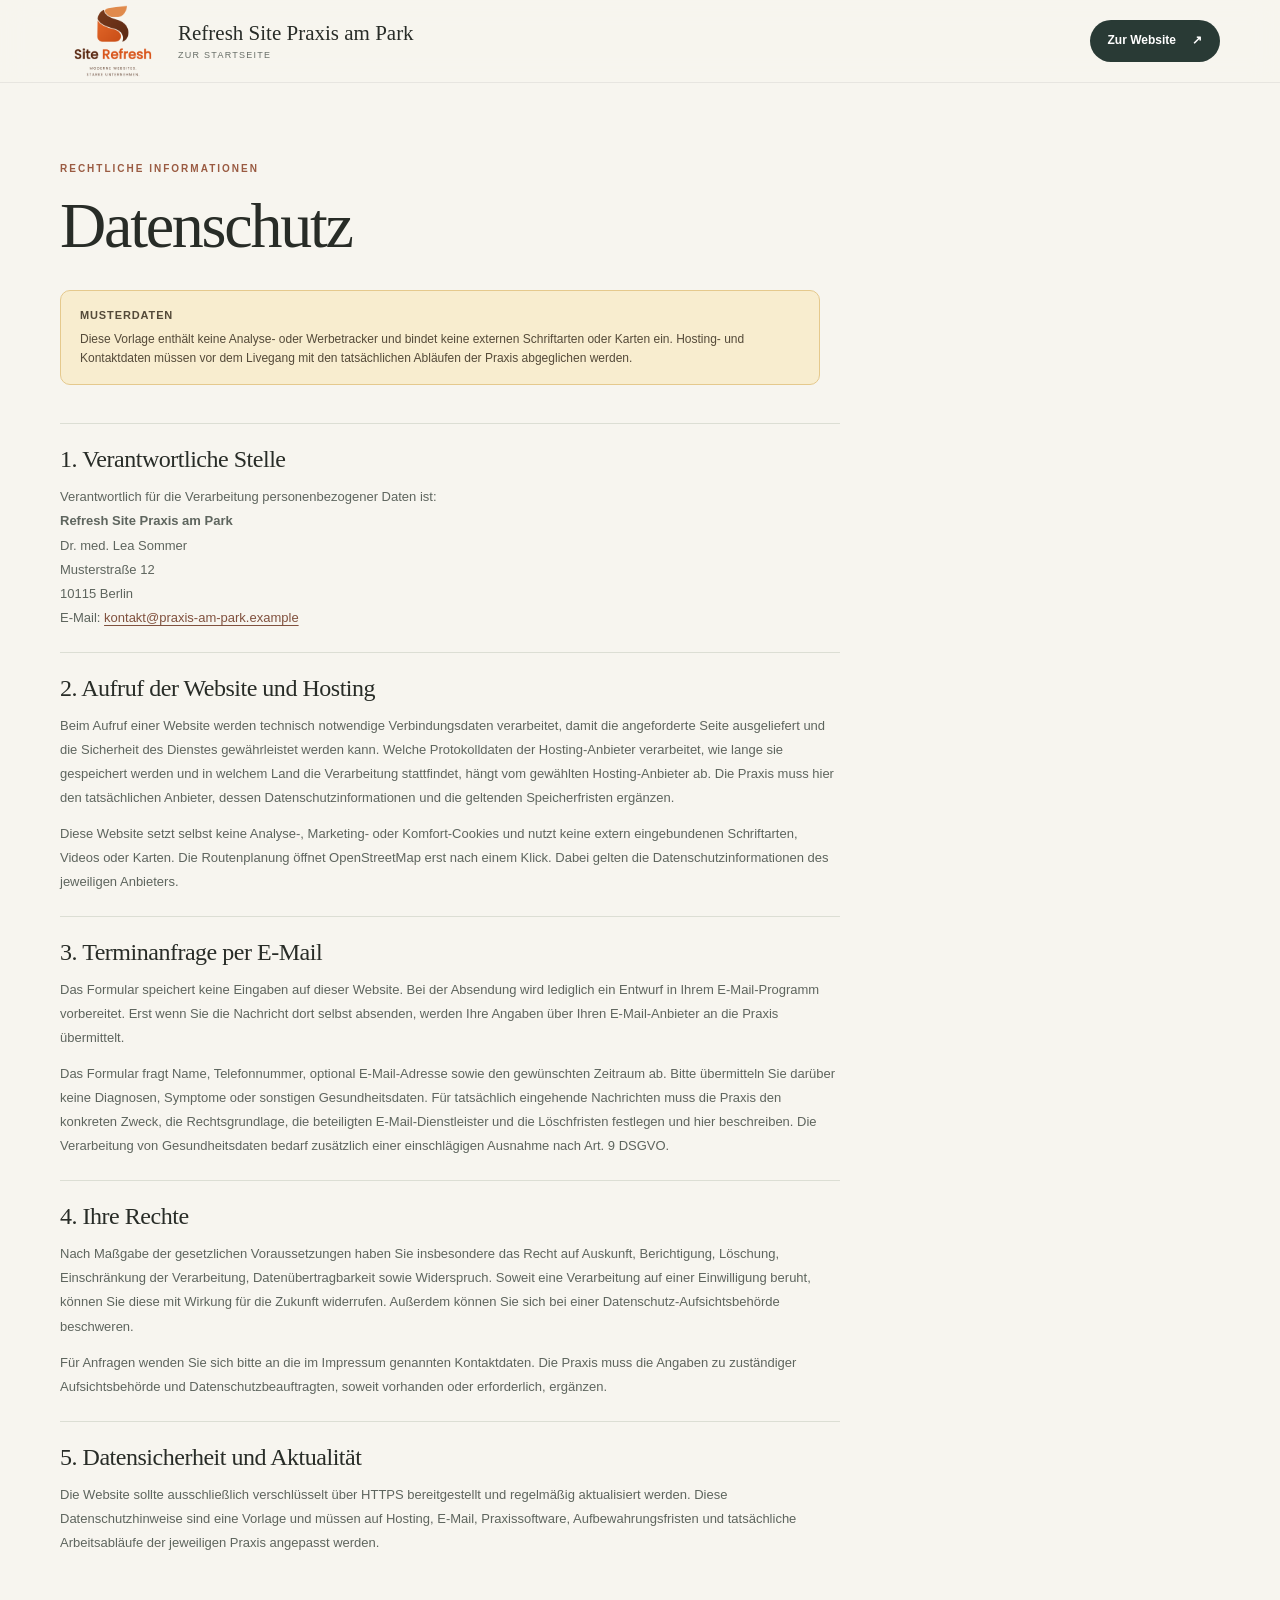
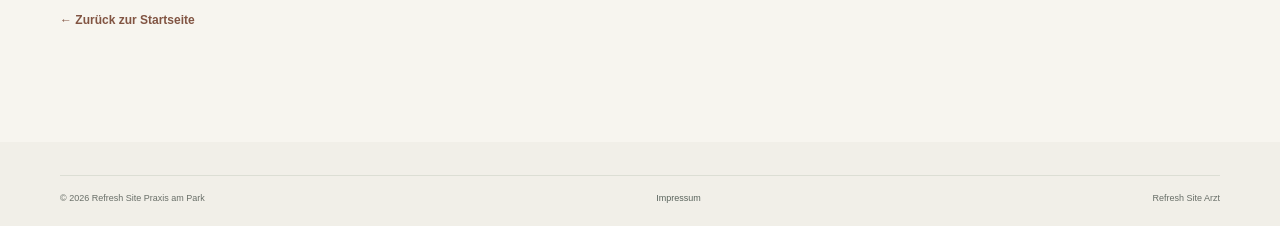
==== commit 4f3dfbf1: "Apply Site Refresh brand logo" ====
--- a/datenschutz.html
+++ b/datenschutz.html
@@ -6,7 +6,7 @@
   <title>Datenschutz — Refresh Site Praxis am Park</title><link rel="icon" href="assets/medical-mark.svg" type="image/svg+xml"><link rel="stylesheet" href="styles.css"><script src="config.js" defer></script><script src="app.js" defer></script>
 </head>
 <body><a class="skip-link" href="#main">Zum Inhalt springen</a>
-  <header class="site-header"><div class="header-inner wrap"><a class="brand" href="index.html"><span class="brand-mark" aria-hidden="true"><svg viewBox="0 0 40 40"><path d="M17 7h6v10h10v6H23v10h-6V23H7v-6h10z"/></svg></span><span class="brand-copy"><strong data-config="practiceName">Refresh Site Praxis am Park</strong><small>Zur Startseite</small></span></a><a class="button button-dark button-small" href="index.html">Zur Website <span aria-hidden="true">↗</span></a></div></header>
+  <header class="site-header"><div class="header-inner wrap"><a class="brand" href="index.html"><img class="site-logo" src="assets/site-refresh-logo-scharf.png" alt="Site Refresh logo" width="2400" height="1840"><span class="brand-copy"><strong data-config="practiceName">Refresh Site Praxis am Park</strong><small>Zur Startseite</small></span></a><a class="button button-dark button-small" href="index.html">Zur Website <span aria-hidden="true">↗</span></a></div></header>
   <main id="main" class="legal-main wrap">
     <p class="eyebrow">Rechtliche Informationen</p><h1>Datenschutz</h1>
     <div class="legal-sample"><strong>Musterdaten</strong><span>Diese Vorlage enthält keine Analyse- oder Werbetracker und bindet keine externen Schriftarten oder Karten ein. Hosting- und Kontaktdaten müssen vor dem Livegang mit den tatsächlichen Abläufen der Praxis abgeglichen werden.</span></div>
--- a/styles.css
+++ b/styles.css
@@ -28,6 +28,7 @@
 .site-header { position: sticky; z-index: 20; top: 0; border-bottom: 1px solid rgba(38,45,40,.08); background: rgba(247,245,239,.94); backdrop-filter: blur(14px); }
 .header-inner { display: flex; min-height: 82px; align-items: center; justify-content: space-between; gap: 28px; }
 .brand { display: inline-flex; align-items: center; gap: 12px; color: inherit; text-decoration: none; }
+.site-logo { display: block; width: 106px; height: auto; flex: 0 0 auto; }
 .brand-mark { display: grid; width: 46px; height: 46px; place-items: center; border: 1px solid #d9a48e; border-radius: 50%; }
 .brand-mark svg { width: 27px; height: 27px; fill: var(--accent); }
 .brand-copy { display: grid; line-height: 1.25; }
@@ -249,7 +250,9 @@
   .section-pad { padding: 68px 0; }
   .sample-ribbon { min-height: 36px; font-size: 9px; }
   .brand-mark { width: 41px; height: 41px; }
-  .brand-copy strong { font-size: 18px; }
+  .site-logo { width: 78px; }
+  .brand { gap: 8px; }
+  .brand-copy strong { font-size: 16px; }
   .brand-copy small { font-size: 8px; letter-spacing: .1em; }
   .hero { padding-top: 48px; padding-bottom: 56px; }
   .hero-grid { grid-template-columns: 1fr; gap: 32px; }
